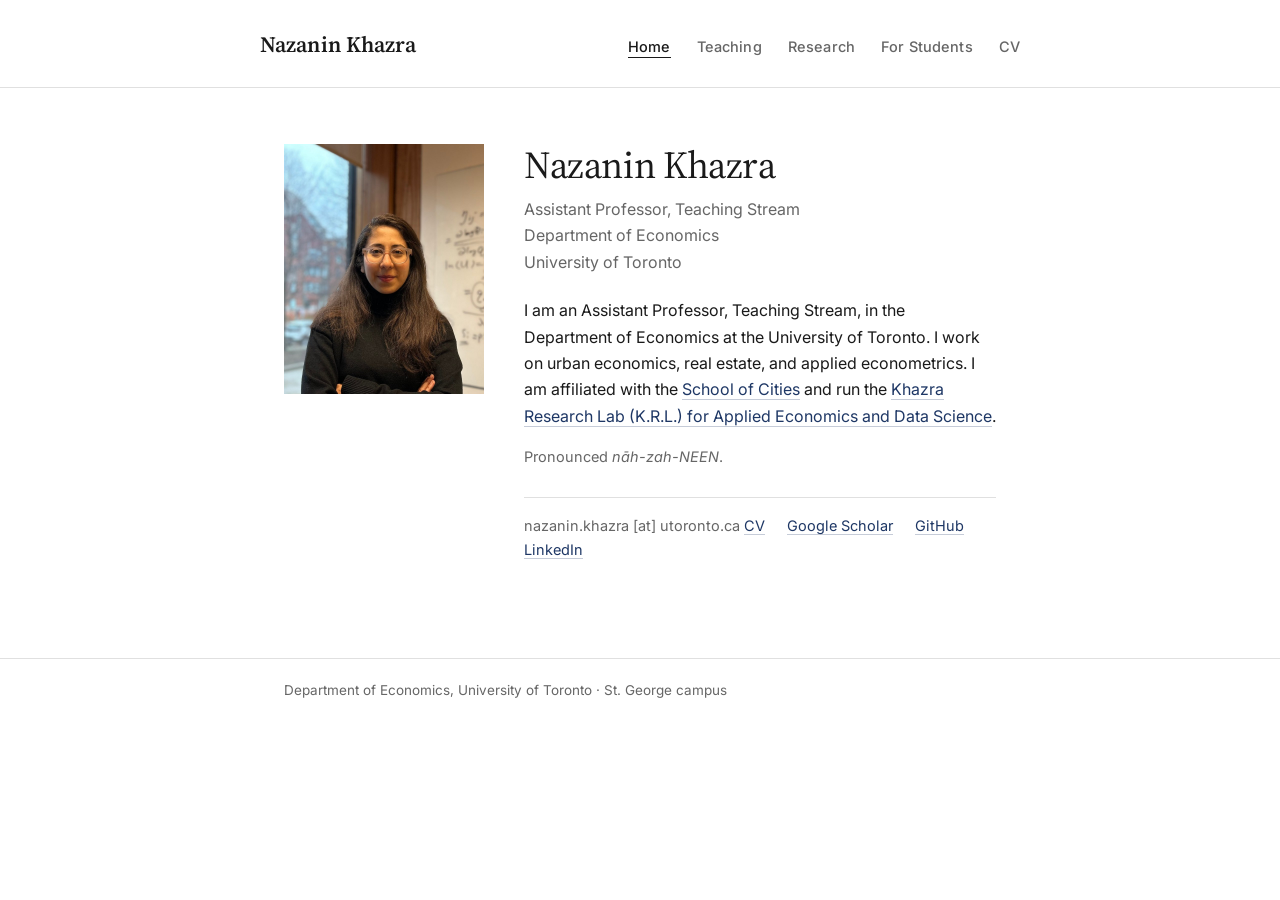
==== index.html @ 021da591 "Fold Resources into For Students Co-Authored-By: Claude Fable 5.1 <noreply@anthropic.com> Claude-Ses" ====
<!DOCTYPE html>
<html lang="en">
<head>
<meta charset="utf-8">
<meta name="viewport" content="width=device-width, initial-scale=1">
<title>Nazanin Khazra</title>
<meta name="description" content="Nazanin Khazra, Assistant Professor of Economics, Teaching Stream, University of Toronto. Urban economics, real estate, applied econometrics.">
<link rel="stylesheet" href="assets/style.css">
</head>
<body>
<header>
  <div class="wrap header-inner">
    <a class="brand" href="index.html">Nazanin Khazra</a>
    <nav><ul>
      <li><a href="index.html" class="active">Home</a></li>
      <li><a href="teaching.html">Teaching</a></li>
      <li><a href="research.html">Research</a></li>
      <li><a href="students.html">For Students</a></li>
      <li><a href="assets/cv.pdf">CV</a></li>
    </ul></nav>
  </div>
</header>

<main class="wrap">
  <div class="intro">
    <img src="assets/photo.jpg" alt="Nazanin Khazra">
    <div>
      <h1>Nazanin Khazra</h1>
      <p class="title-line">Assistant Professor, Teaching Stream<br>Department of Economics<br>University of Toronto</p>

      <p>I am an Assistant Professor, Teaching Stream, in the Department of Economics at the University of Toronto. I work on urban economics, real estate, and applied econometrics. I am affiliated with the <a href="https://www.schoolofcities.utoronto.ca/">School of Cities</a> and run the <a href="https://krlresearchlab.github.io">Khazra Research Lab (K.R.L.) for Applied Economics and Data Science</a>.</p>

      <p class="small muted">Pronounced <em>nāh-zah-NEEN</em>.</p>

      <div class="contact">
        <span>nazanin.khazra [at] utoronto.ca</span>
        <a href="assets/cv.pdf">CV</a>
        <a href="https://scholar.google.com/citations?hl=en&user=YYWricYAAAAJ">Google Scholar</a>
        <a href="https://github.com/NazaninKhazra">GitHub</a>
        <a href="https://www.linkedin.com/in/nazanin-khazra/">LinkedIn</a>
      </div>
    </div>
  </div>
</main>

<footer><div class="wrap">Department of Economics, University of Toronto · St. George campus</div></footer>
</body>
</html>
---- assets/style.css ----
/* Nazanin Khazra — site styles */
@import url('https://fonts.googleapis.com/css2?family=Source+Serif+4:ital,opsz,wght@0,8..60,400;0,8..60,600;1,8..60,400&family=Inter:wght@400;500;600&display=swap');

:root {
  --ink: #1a1a1a;
  --muted: #666;
  --rule: #e0e0e0;
  --accent: #1e3765;
  --serif: "Source Serif 4", Georgia, "Times New Roman", serif;
  --sans: Inter, -apple-system, "Segoe UI", Helvetica, Arial, sans-serif;
}

* { box-sizing: border-box; }

html { -webkit-text-size-adjust: 100%; }

body {
  margin: 0;
  background: #fff;
  color: var(--ink);
  font-family: var(--sans);
  font-size: 16px;
  line-height: 1.65;
}

a {
  color: var(--accent);
  text-decoration: none;
  border-bottom: 1px solid rgba(30, 55, 101, 0.25);
}
a:hover { border-bottom-color: var(--accent); }

.wrap {
  max-width: 760px;
  margin: 0 auto;
  padding: 0 24px;
}

/* Header */
header {
  border-bottom: 1px solid var(--rule);
}
.header-inner {
  display: flex;
  align-items: baseline;
  justify-content: space-between;
  padding: 26px 0 22px;
  flex-wrap: wrap;
  gap: 12px 32px;
}
.brand {
  font-family: var(--serif);
  font-size: 22px;
  font-weight: 600;
  letter-spacing: 0.005em;
  color: var(--ink);
  border: 0;
}
nav ul {
  list-style: none;
  margin: 0;
  padding: 0;
  display: flex;
  gap: 26px;
}
nav a {
  color: var(--muted);
  font-size: 14.5px;
  font-weight: 500;
  letter-spacing: 0.01em;
  border: 0;
  padding-bottom: 2px;
}
nav a:hover, nav a.active { color: var(--ink); }
nav a.active { border-bottom: 1.5px solid var(--ink); }

/* Content */
main.wrap { padding: 56px 24px 96px; }

h1 {
  font-family: var(--serif);
  font-weight: 400;
  font-size: 38px;
  line-height: 1.15;
  margin: 0 0 8px;
  letter-spacing: -0.01em;
}
h2 {
  font-family: var(--serif);
  font-weight: 600;
  font-size: 22px;
  line-height: 1.3;
  margin: 48px 0 16px;
  padding-bottom: 8px;
  border-bottom: 1px solid var(--rule);
}
h2:first-child { margin-top: 0; }
h3 {
  font-family: var(--sans);
  font-weight: 600;
  font-size: 16px;
  margin: 28px 0 8px;
}
p { margin: 0 0 16px; }
ul, ol { margin: 0 0 16px; padding-left: 22px; }
li { margin: 6px 0; }
.muted { color: var(--muted); }
.small { font-size: 14.5px; }
em { font-style: italic; }

/* Home */
.intro {
  display: grid;
  grid-template-columns: 200px 1fr;
  gap: 40px;
  align-items: start;
}
.intro img, .intro .photo {
  width: 200px;
  height: 250px;
  object-fit: cover;
  display: block;
  background: #f0f0f0;
}
.intro .photo {
  display: flex;
  align-items: center;
  justify-content: center;
  color: #999;
  font-size: 13px;
  text-align: center;
  padding: 12px;
}
.title-line {
  color: var(--muted);
  font-size: 16px;
  margin: 0 0 22px;
}
.contact {
  margin-top: 28px;
  padding-top: 16px;
  border-top: 1px solid var(--rule);
  font-size: 14.5px;
  color: var(--muted);
}
.contact a { margin-right: 18px; }

/* Lists of papers / courses */
.item { margin: 0 0 26px; }
.item .t {
  font-family: var(--serif);
  font-size: 18.5px;
  font-weight: 600;
  line-height: 1.35;
  margin: 0 0 3px;
}
.item .t a { border-bottom-color: transparent; }
.item .t a:hover { border-bottom-color: var(--accent); }
.item .meta {
  color: var(--muted);
  font-size: 14.5px;
  margin: 0 0 6px;
}
.item .desc { margin: 0; }
.item .links { font-size: 14px; margin-top: 4px; }
.item .links a { margin-right: 14px; }

/* Definition-style rows */
.row {
  display: grid;
  grid-template-columns: 150px 1fr;
  gap: 20px;
  padding: 12px 0;
  border-bottom: 1px solid var(--rule);
}
.row:last-child { border-bottom: 0; }
.row .k { color: var(--muted); font-size: 14.5px; padding-top: 2px; }

/* Placeholder marker */
.placeholder {
  display: inline-block;
  border: 1px dashed var(--accent);
  color: var(--accent);
  padding: 1px 10px;
  font-size: 14px;
}

footer {
  border-top: 1px solid var(--rule);
  padding: 20px 0 40px;
  color: var(--muted);
  font-size: 13.5px;
}

@media (max-width: 640px) {
  .intro { grid-template-columns: 1fr; gap: 24px; }
  .intro img, .intro .photo { width: 160px; height: 200px; }
  h1 { font-size: 32px; }
  .row { grid-template-columns: 1fr; gap: 2px; }
  nav ul { gap: 18px; flex-wrap: wrap; }
}
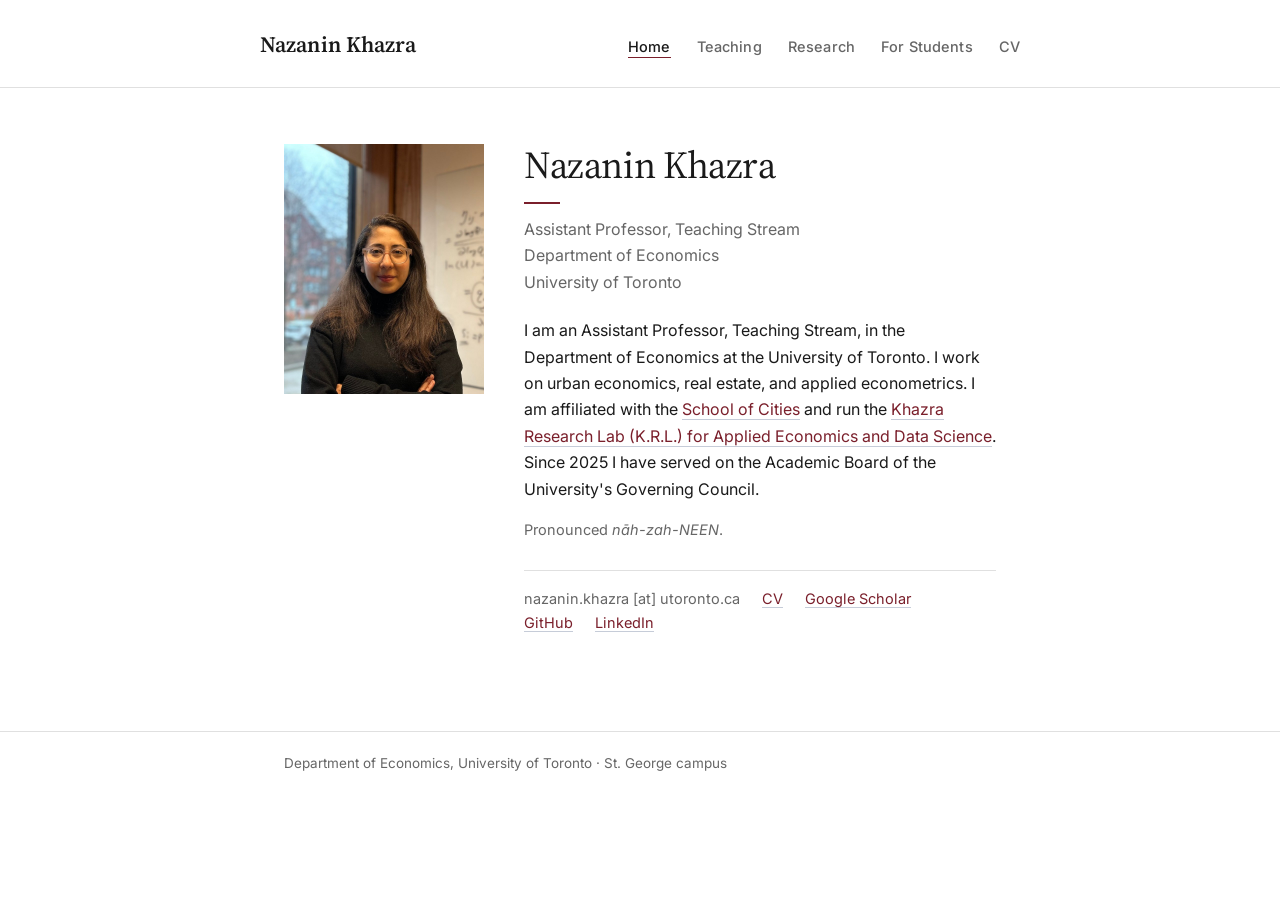
==== commit 168a0da7: "Burgundy accent; add Academic Board service to bio Co-Authored-By: Claude Fable 5.1 <noreply@anthrop" ====
--- a/index.html
+++ b/index.html
@@ -28,7 +28,7 @@
       <h1>Nazanin Khazra</h1>
       <p class="title-line">Assistant Professor, Teaching Stream<br>Department of Economics<br>University of Toronto</p>
 
-      <p>I am an Assistant Professor, Teaching Stream, in the Department of Economics at the University of Toronto. I work on urban economics, real estate, and applied econometrics. I am affiliated with the <a href="https://www.schoolofcities.utoronto.ca/">School of Cities</a> and run the <a href="https://krlresearchlab.github.io">Khazra Research Lab (K.R.L.) for Applied Economics and Data Science</a>.</p>
+      <p>I am an Assistant Professor, Teaching Stream, in the Department of Economics at the University of Toronto. I work on urban economics, real estate, and applied econometrics. I am affiliated with the <a href="https://www.schoolofcities.utoronto.ca/">School of Cities</a> and run the <a href="https://krlresearchlab.github.io">Khazra Research Lab (K.R.L.) for Applied Economics and Data Science</a>. Since 2025 I have served on the Academic Board of the University's Governing Council.</p>
 
       <p class="small muted">Pronounced <em>nāh-zah-NEEN</em>.</p>
 
--- a/assets/style.css
+++ b/assets/style.css
@@ -5,7 +5,7 @@
   --ink: #1a1a1a;
   --muted: #666;
   --rule: #e0e0e0;
-  --accent: #1e3765;
+  --accent: #7a1f2b;
   --serif: "Source Serif 4", Georgia, "Times New Roman", serif;
   --sans: Inter, -apple-system, "Segoe UI", Helvetica, Arial, sans-serif;
 }
@@ -72,7 +72,7 @@
   padding-bottom: 2px;
 }
 nav a:hover, nav a.active { color: var(--ink); }
-nav a.active { border-bottom: 1.5px solid var(--ink); }
+nav a.active { color: var(--ink); border-bottom: 1.5px solid var(--accent); }
 
 /* Content */
 main.wrap { padding: 56px 24px 96px; }
@@ -94,6 +94,7 @@
   padding-bottom: 8px;
   border-bottom: 1px solid var(--rule);
 }
+h2::before { content: ""; display: block; width: 36px; border-top: 2px solid var(--accent); margin-bottom: 12px; }
 h2:first-child { margin-top: 0; }
 h3 {
   font-family: var(--sans);
@@ -136,6 +137,7 @@
   font-size: 16px;
   margin: 0 0 22px;
 }
+.intro h1::after { content: ""; display: block; width: 36px; border-top: 2px solid var(--accent); margin: 14px 0 12px; }
 .contact {
   margin-top: 28px;
   padding-top: 16px;
@@ -143,7 +145,7 @@
   font-size: 14.5px;
   color: var(--muted);
 }
-.contact a { margin-right: 18px; }
+.contact a, .contact span { margin-right: 18px; }
 
 /* Lists of papers / courses */
 .item { margin: 0 0 26px; }
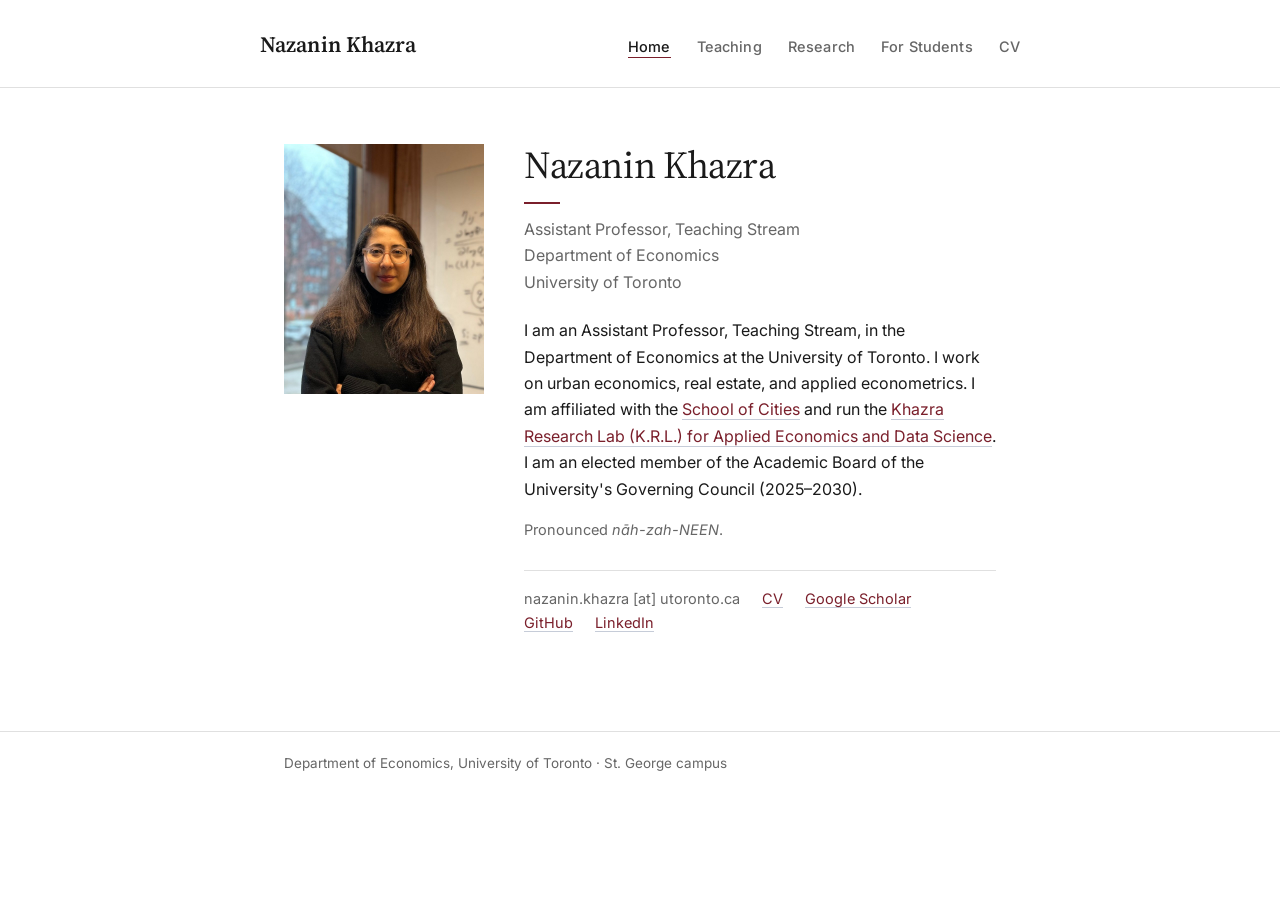
==== commit bf995b01: "Academic Board: elected, 2025-2030 Co-Authored-By: Claude Fable 5.1 <noreply@anthropic.com> Claude-S" ====
--- a/index.html
+++ b/index.html
@@ -28,7 +28,7 @@
       <h1>Nazanin Khazra</h1>
       <p class="title-line">Assistant Professor, Teaching Stream<br>Department of Economics<br>University of Toronto</p>
 
-      <p>I am an Assistant Professor, Teaching Stream, in the Department of Economics at the University of Toronto. I work on urban economics, real estate, and applied econometrics. I am affiliated with the <a href="https://www.schoolofcities.utoronto.ca/">School of Cities</a> and run the <a href="https://krlresearchlab.github.io">Khazra Research Lab (K.R.L.) for Applied Economics and Data Science</a>. Since 2025 I have served on the Academic Board of the University's Governing Council.</p>
+      <p>I am an Assistant Professor, Teaching Stream, in the Department of Economics at the University of Toronto. I work on urban economics, real estate, and applied econometrics. I am affiliated with the <a href="https://www.schoolofcities.utoronto.ca/">School of Cities</a> and run the <a href="https://krlresearchlab.github.io">Khazra Research Lab (K.R.L.) for Applied Economics and Data Science</a>. I am an elected member of the Academic Board of the University's Governing Council (2025–2030).</p>
 
       <p class="small muted">Pronounced <em>nāh-zah-NEEN</em>.</p>
 
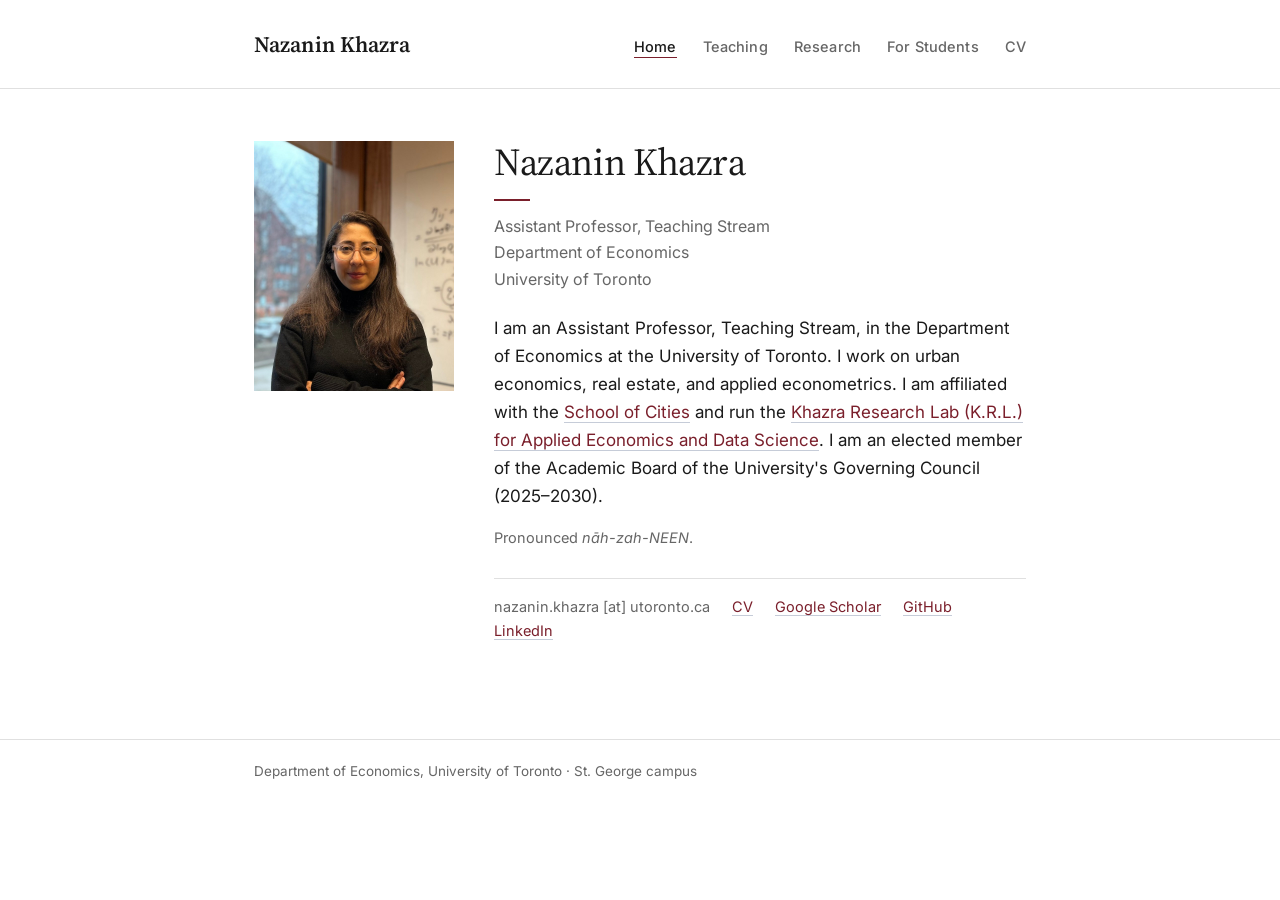
==== commit 6d6c483f: "Open CV in new tab Co-Authored-By: Claude Fable 5.1 <noreply@anthropic.com> Claude-Session: https://" ====
--- a/index.html
+++ b/index.html
@@ -16,7 +16,7 @@
       <li><a href="teaching.html">Teaching</a></li>
       <li><a href="research.html">Research</a></li>
       <li><a href="students.html">For Students</a></li>
-      <li><a href="assets/cv.pdf">CV</a></li>
+      <li><a href="assets/cv.pdf" target="_blank" rel="noopener">CV</a></li>
     </ul></nav>
   </div>
 </header>
@@ -34,7 +34,7 @@
 
       <div class="contact">
         <span>nazanin.khazra [at] utoronto.ca</span>
-        <a href="assets/cv.pdf">CV</a>
+        <a href="assets/cv.pdf" target="_blank" rel="noopener">CV</a>
         <a href="https://scholar.google.com/citations?hl=en&user=YYWricYAAAAJ">Google Scholar</a>
         <a href="https://github.com/NazaninKhazra">GitHub</a>
         <a href="https://www.linkedin.com/in/nazanin-khazra/">LinkedIn</a>
--- a/assets/style.css
+++ b/assets/style.css
@@ -19,7 +19,7 @@
   background: #fff;
   color: var(--ink);
   font-family: var(--sans);
-  font-size: 16px;
+  font-size: 17px;
   line-height: 1.65;
 }
 
@@ -31,7 +31,7 @@
 a:hover { border-bottom-color: var(--accent); }
 
 .wrap {
-  max-width: 760px;
+  max-width: 820px;
   margin: 0 auto;
   padding: 0 24px;
 }
@@ -44,7 +44,7 @@
   display: flex;
   align-items: baseline;
   justify-content: space-between;
-  padding: 26px 0 22px;
+  padding: 26px 24px 22px;
   flex-wrap: wrap;
   gap: 12px 32px;
 }
@@ -75,7 +75,7 @@
 nav a.active { color: var(--ink); border-bottom: 1.5px solid var(--accent); }
 
 /* Content */
-main.wrap { padding: 56px 24px 96px; }
+main.wrap { padding: 52px 24px 96px; }
 
 h1 {
   font-family: var(--serif);
@@ -199,5 +199,6 @@
   .intro img, .intro .photo { width: 160px; height: 200px; }
   h1 { font-size: 32px; }
   .row { grid-template-columns: 1fr; gap: 2px; }
-  nav ul { gap: 18px; flex-wrap: wrap; }
-}
+  nav ul { gap: 4px 18px; flex-wrap: wrap; }
+  .header-inner { padding: 20px 24px 16px; gap: 8px 32px; }
+}
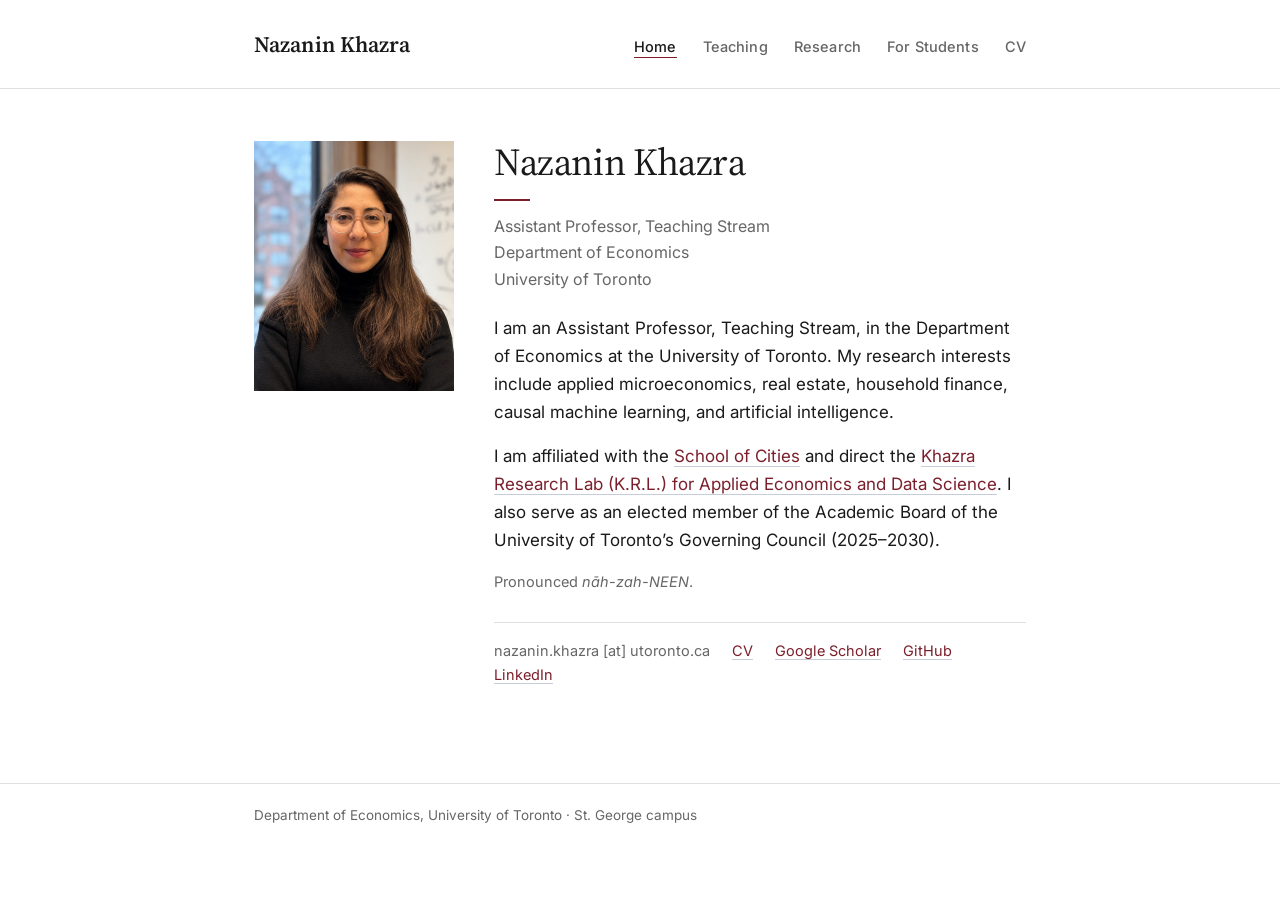
==== commit c2b39b30: "Home: new bio text Co-Authored-By: Claude Fable 5.1 <noreply@anthropic.com> Claude-Session: https://" ====
--- a/index.html
+++ b/index.html
@@ -4,7 +4,7 @@
 <meta charset="utf-8">
 <meta name="viewport" content="width=device-width, initial-scale=1">
 <title>Nazanin Khazra</title>
-<meta name="description" content="Nazanin Khazra, Assistant Professor of Economics, Teaching Stream, University of Toronto. Urban economics, real estate, applied econometrics.">
+<meta name="description" content="Nazanin Khazra, Assistant Professor of Economics, Teaching Stream, University of Toronto. Applied microeconomics, real estate, household finance, causal machine learning, and artificial intelligence.">
 <link rel="stylesheet" href="assets/style.css">
 </head>
 <body>
@@ -28,7 +28,9 @@
       <h1>Nazanin Khazra</h1>
       <p class="title-line">Assistant Professor, Teaching Stream<br>Department of Economics<br>University of Toronto</p>
 
-      <p>I am an Assistant Professor, Teaching Stream, in the Department of Economics at the University of Toronto. I work on urban economics, real estate, and applied econometrics. I am affiliated with the <a href="https://www.schoolofcities.utoronto.ca/">School of Cities</a> and run the <a href="https://krlresearchlab.github.io">Khazra Research Lab (K.R.L.) for Applied Economics and Data Science</a>. I am an elected member of the Academic Board of the University's Governing Council (2025–2030).</p>
+      <p>I am an Assistant Professor, Teaching Stream, in the Department of Economics at the University of Toronto. My research interests include applied microeconomics, real estate, household finance, causal machine learning, and artificial intelligence.</p>
+
+      <p>I am affiliated with the <a href="https://www.schoolofcities.utoronto.ca/">School of Cities</a> and direct the <a href="https://krlresearchlab.github.io/">Khazra Research Lab (K.R.L.) for Applied Economics and Data Science</a>. I also serve as an elected member of the Academic Board of the University of Toronto’s Governing Council (2025–2030).</p>
 
       <p class="small muted">Pronounced <em>nāh-zah-NEEN</em>.</p>
 
--- a/assets/style.css
+++ b/assets/style.css
@@ -178,6 +178,34 @@
 .row:last-child { border-bottom: 0; }
 .row .k { color: var(--muted); font-size: 14.5px; padding-top: 2px; }
 
+/* Student comments */
+.quotes { list-style: none; margin: 0 0 8px; padding: 0; }
+.quote { margin: 0 0 22px; padding: 2px 0 2px 18px; border-left: 2px solid var(--accent); }
+.quote p { font-family: var(--serif); font-size: 17.5px; line-height: 1.55; margin: 0 0 6px; }
+.quote .who { color: var(--muted); font-size: 14px; }
+
+/* News list */
+.news { list-style: none; margin: 0 0 16px; padding: 0; }
+.news li { margin: 0 0 10px; }
+.news .src { display: block; color: var(--muted); font-size: 14px; }
+
+/* Materials rows: course on the left, link list on the right */
+.row .links a { margin-right: 2px; }
+.row .links .sep { color: var(--muted); margin: 0 6px; }
+.row .sub { color: var(--muted); font-size: 14.5px; }
+
+/* Preformatted text (prompts, code) */
+pre {
+  background: #f7f7f7;
+  border: 1px solid var(--rule);
+  padding: 16px 18px;
+  overflow: auto;
+  font-size: 14px;
+  line-height: 1.55;
+  white-space: pre-wrap;
+  word-wrap: break-word;
+}
+
 /* Placeholder marker */
 .placeholder {
   display: inline-block;
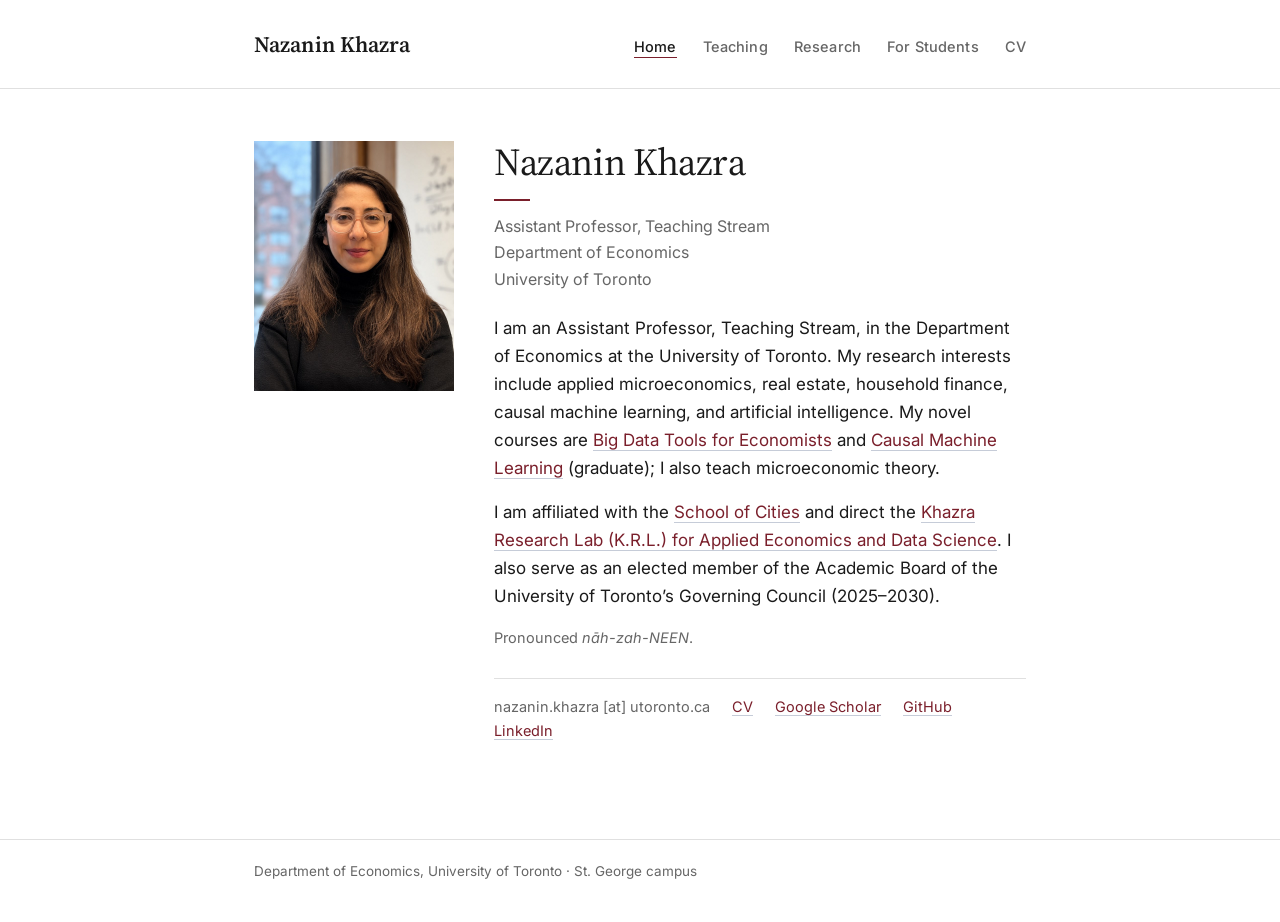
==== commit f70fc95e: "Research page from CV; symposia and Merit Award; teaching line on home; descriptions, Open Graph, fa" ====
--- a/index.html
+++ b/index.html
@@ -5,6 +5,14 @@
 <meta name="viewport" content="width=device-width, initial-scale=1">
 <title>Nazanin Khazra</title>
 <meta name="description" content="Nazanin Khazra, Assistant Professor of Economics, Teaching Stream, University of Toronto. Applied microeconomics, real estate, household finance, causal machine learning, and artificial intelligence.">
+<meta property="og:type" content="website">
+<meta property="og:title" content="Nazanin Khazra">
+<meta property="og:description" content="Nazanin Khazra, Assistant Professor of Economics, Teaching Stream, University of Toronto. Applied microeconomics, real estate, household finance, causal machine learning, and artificial intelligence.">
+<meta property="og:url" content="https://nazaninkhazra.com/">
+<meta property="og:image" content="https://nazaninkhazra.com/assets/photo.jpg">
+<meta name="twitter:card" content="summary">
+<link rel="icon" href="assets/favicon.png" sizes="64x64">
+<link rel="apple-touch-icon" href="assets/apple-touch-icon.png">
 <link rel="stylesheet" href="assets/style.css">
 </head>
 <body>
@@ -28,7 +36,7 @@
       <h1>Nazanin Khazra</h1>
       <p class="title-line">Assistant Professor, Teaching Stream<br>Department of Economics<br>University of Toronto</p>
 
-      <p>I am an Assistant Professor, Teaching Stream, in the Department of Economics at the University of Toronto. My research interests include applied microeconomics, real estate, household finance, causal machine learning, and artificial intelligence.</p>
+      <p>I am an Assistant Professor, Teaching Stream, in the Department of Economics at the University of Toronto. My research interests include applied microeconomics, real estate, household finance, causal machine learning, and artificial intelligence. My novel courses are <a href="teaching.html">Big Data Tools for Economists</a> and <a href="teaching.html">Causal Machine Learning</a> (graduate); I also teach microeconomic theory.</p>
 
       <p>I am affiliated with the <a href="https://www.schoolofcities.utoronto.ca/">School of Cities</a> and direct the <a href="https://krlresearchlab.github.io/">Khazra Research Lab (K.R.L.) for Applied Economics and Data Science</a>. I also serve as an elected member of the Academic Board of the University of Toronto’s Governing Council (2025–2030).</p>
 
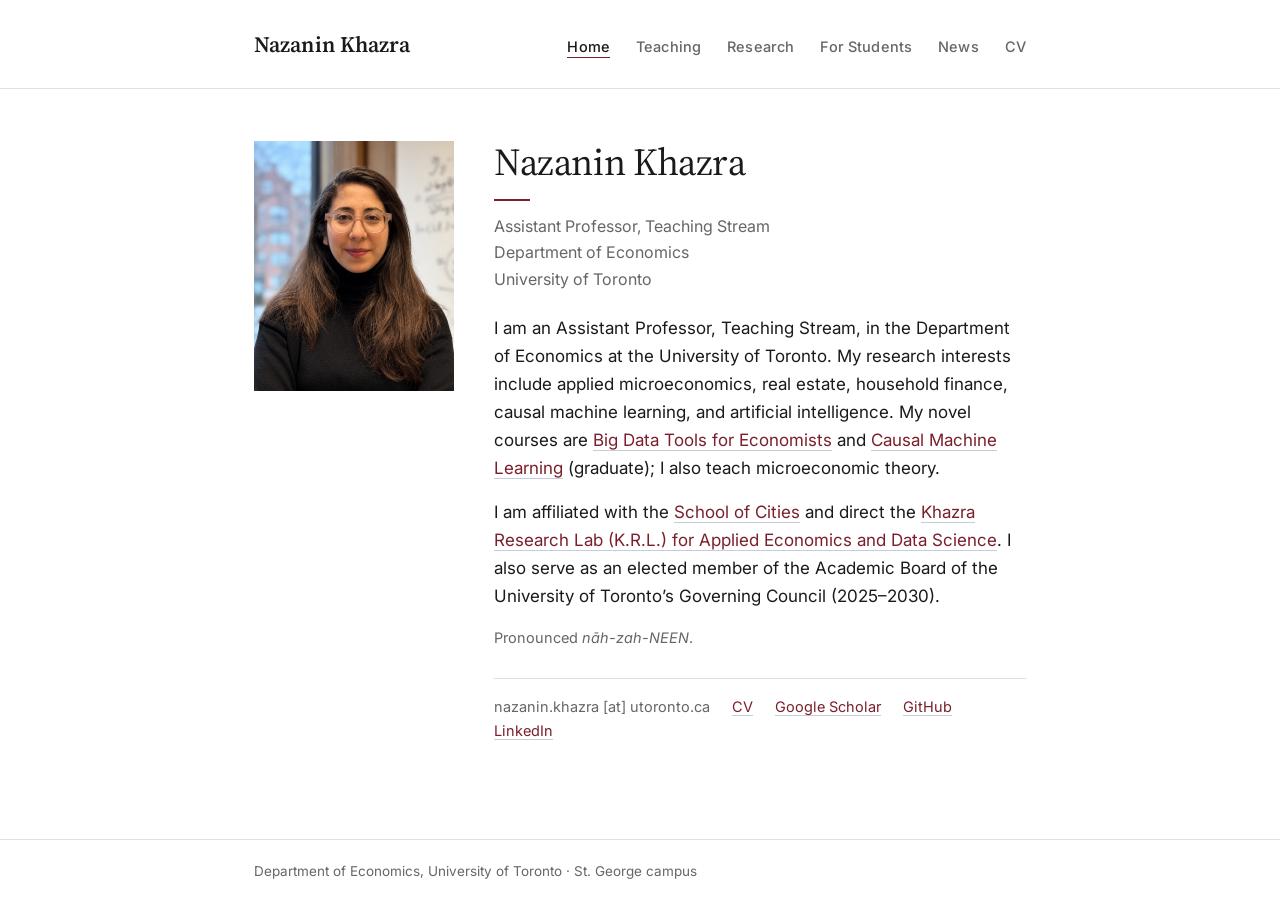
==== commit fff4cf5c: "News and Awards page; nav gains News; symposia coverage links 2021-2026 Co-Authored-By: Claude Fable" ====
--- a/index.html
+++ b/index.html
@@ -24,6 +24,7 @@
       <li><a href="teaching.html">Teaching</a></li>
       <li><a href="research.html">Research</a></li>
       <li><a href="students.html">For Students</a></li>
+      <li><a href="news.html">News</a></li>
       <li><a href="assets/cv.pdf" target="_blank" rel="noopener">CV</a></li>
     </ul></nav>
   </div>
